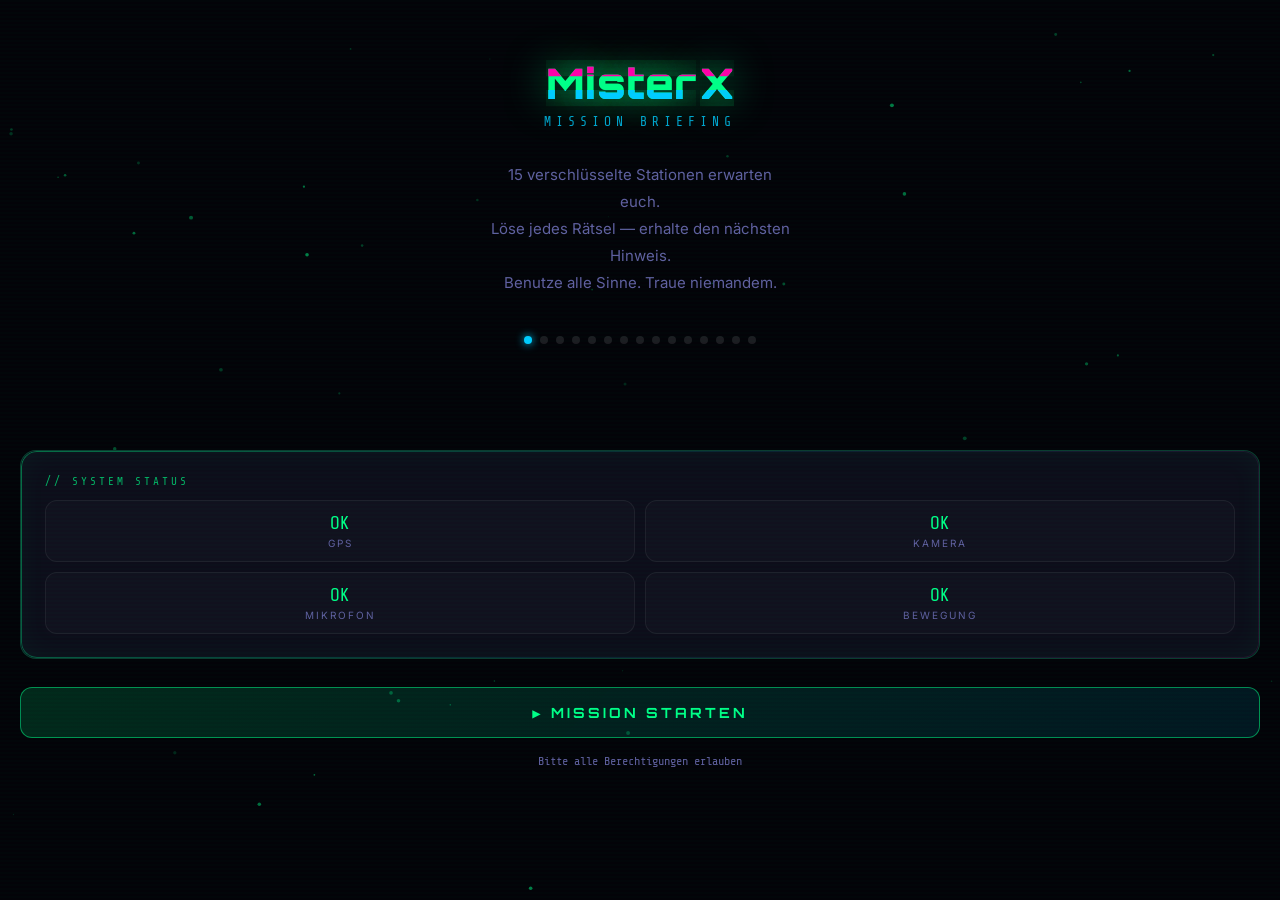
==== index.html @ e018967a "Fix spelling and update clue text in index.html Corrected spelling of 'Philipp' in the riddle and si" ====
<!DOCTYPE html>
<html lang="de">
<head>
<meta charset="UTF-8">
<meta name="viewport" content="width=device-width, initial-scale=1.0, maximum-scale=1.0, user-scalable=no">
<meta name="mobile-web-app-capable" content="yes">
<meta name="apple-mobile-web-app-capable" content="yes">
<meta name="apple-mobile-web-app-status-bar-style" content="black-translucent">
<title>Mister X</title>
<link rel="preconnect" href="https://fonts.googleapis.com">
<link href="https://fonts.googleapis.com/css2?family=Orbitron:wght@400;700;900&family=Share+Tech+Mono&family=Inter:wght@300;400;600&display=swap" rel="stylesheet">
<style>
  :root {
    --neon: #00ff88;
    --neon2: #00ccff;
    --neon3: #ff00aa;
    --dark: #030308;
    --dark2: #0a0a14;
    --dark3: #12121e;
    --card: #0d0d1a;
    --border: #1a1a2e;
    --text: #e0e0ff;
    --muted: #6060a0;
    --danger: #ff3366;
  }

  * { margin: 0; padding: 0; box-sizing: border-box; -webkit-tap-highlight-color: transparent; }

  html, body {
    background: var(--dark);
    color: var(--text);
    font-family: 'Inter', sans-serif;
    min-height: 100vh;
    overflow-x: hidden;
  }

  /* ===== SCANLINES & ATMOSPHERE ===== */
  body::before {
    content: '';
    position: fixed;
    inset: 0;
    background: repeating-linear-gradient(
      0deg,
      transparent,
      transparent 2px,
      rgba(0,255,136,0.015) 2px,
      rgba(0,255,136,0.015) 4px
    );
    pointer-events: none;
    z-index: 9998;
  }

  /* ===== SCREEN WRAPPER ===== */
  .screen {
    display: none;
    min-height: 100vh;
    position: relative;
    padding: 0 0 80px 0;
  }
  .screen.active { display: block; }

  /* ===== PARTICLE CANVAS ===== */
  #particles {
    position: fixed;
    inset: 0;
    pointer-events: none;
    z-index: 0;
  }

  /* ===== HEADER ===== */
  .top-bar {
    position: sticky;
    top: 0;
    z-index: 100;
    background: rgba(3,3,8,0.95);
    backdrop-filter: blur(20px);
    border-bottom: 1px solid rgba(0,255,136,0.2);
    padding: 12px 20px;
    display: flex;
    align-items: center;
    justify-content: space-between;
  }

  .logo {
    font-family: 'Orbitron', monospace;
    font-size: 18px;
    font-weight: 900;
    color: var(--neon);
    text-shadow: 0 0 20px rgba(0,255,136,0.8);
    letter-spacing: 3px;
  }

  .station-badge {
    background: rgba(0,255,136,0.1);
    border: 1px solid rgba(0,255,136,0.3);
    border-radius: 20px;
    padding: 4px 14px;
    font-family: 'Share Tech Mono', monospace;
    font-size: 13px;
    color: var(--neon);
  }

  /* ===== PROGRESS BAR ===== */
  .progress-container {
    padding: 16px 20px 0;
    position: relative;
    z-index: 1;
  }
  .progress-track {
    height: 4px;
    background: rgba(255,255,255,0.05);
    border-radius: 2px;
    overflow: hidden;
    position: relative;
  }
  .progress-fill {
    height: 100%;
    background: linear-gradient(90deg, var(--neon), var(--neon2));
    border-radius: 2px;
    transition: width 0.8s cubic-bezier(0.4,0,0.2,1);
    position: relative;
  }
  .progress-fill::after {
    content: '';
    position: absolute;
    right: 0;
    top: -3px;
    width: 10px;
    height: 10px;
    border-radius: 50%;
    background: var(--neon);
    box-shadow: 0 0 12px var(--neon);
  }

  /* ===== CONTENT WRAPPER ===== */
  .content {
    position: relative;
    z-index: 1;
    padding: 20px;
  }

  /* ===== GLITCH TITLE ===== */
  .glitch-title {
    font-family: 'Orbitron', monospace;
    font-weight: 900;
    position: relative;
    display: inline-block;
  }
  .glitch-title::before,
  .glitch-title::after {
    content: attr(data-text);
    position: absolute;
    inset: 0;
  }
  .glitch-title::before {
    color: var(--neon3);
    animation: glitch1 3s infinite;
    clip-path: polygon(0 0, 100% 0, 100% 35%, 0 35%);
  }
  .glitch-title::after {
    color: var(--neon2);
    animation: glitch2 3s infinite;
    clip-path: polygon(0 65%, 100% 65%, 100% 100%, 0 100%);
  }
  @keyframes glitch1 {
    0%,94%,100% { transform: translate(0); }
    95% { transform: translate(-3px, 1px); }
    97% { transform: translate(3px, -1px); }
  }
  @keyframes glitch2 {
    0%,94%,100% { transform: translate(0); }
    95% { transform: translate(3px, -1px); }
    97% { transform: translate(-3px, 1px); }
  }

  /* ===== STATION CARD ===== */
  .station-card {
    background: var(--card);
    border: 1px solid rgba(0,255,136,0.2);
    border-radius: 16px;
    padding: 24px;
    margin: 16px 0;
    position: relative;
    overflow: hidden;
  }
  .station-card::before {
    content: '';
    position: absolute;
    inset: 0;
    border-radius: 16px;
    padding: 1px;
    background: linear-gradient(135deg, rgba(0,255,136,0.4), rgba(0,204,255,0.1), rgba(255,0,170,0.1));
    -webkit-mask: linear-gradient(#fff 0 0) content-box, linear-gradient(#fff 0 0);
    mask: linear-gradient(#fff 0 0) content-box, linear-gradient(#fff 0 0);
    -webkit-mask-composite: xor;
    mask-composite: exclude;
    pointer-events: none;
  }
  .station-card.glow-active::after {
    content: '';
    position: absolute;
    inset: -1px;
    border-radius: 17px;
    box-shadow: 0 0 30px rgba(0,255,136,0.3), inset 0 0 30px rgba(0,255,136,0.05);
    pointer-events: none;
  }

  /* ===== RIDDLE TEXT ===== */
  .riddle-number {
    font-family: 'Share Tech Mono', monospace;
    font-size: 11px;
    color: var(--neon);
    letter-spacing: 3px;
    text-transform: uppercase;
    margin-bottom: 12px;
    opacity: 0.7;
  }
  .riddle-text {
    font-size: 17px;
    line-height: 1.7;
    color: var(--text);
    margin-bottom: 20px;
    font-weight: 300;
  }

  /* ===== INPUT ===== */
  .answer-input {
    width: 100%;
    background: rgba(255,255,255,0.03);
    border: 1px solid rgba(0,255,136,0.25);
    border-radius: 10px;
    padding: 14px 16px;
    font-family: 'Share Tech Mono', monospace;
    font-size: 16px;
    color: var(--text);
    outline: none;
    transition: all 0.3s;
    letter-spacing: 2px;
    text-transform: uppercase;
    caret-color: var(--neon);
  }
  .answer-input:focus {
    border-color: var(--neon);
    box-shadow: 0 0 0 3px rgba(0,255,136,0.1), 0 0 20px rgba(0,255,136,0.15);
    background: rgba(0,255,136,0.03);
  }
  .answer-input.shake {
    animation: shake 0.4s ease;
    border-color: var(--danger);
    box-shadow: 0 0 0 3px rgba(255,51,102,0.1);
  }
  @keyframes shake {
    0%,100% { transform: translateX(0); }
    20% { transform: translateX(-8px); }
    40% { transform: translateX(8px); }
    60% { transform: translateX(-5px); }
    80% { transform: translateX(5px); }
  }

  /* ===== BUTTONS ===== */
  .btn-primary {
    width: 100%;
    padding: 16px;
    background: linear-gradient(135deg, rgba(0,255,136,0.15), rgba(0,204,255,0.1));
    border: 1px solid rgba(0,255,136,0.5);
    border-radius: 12px;
    color: var(--neon);
    font-family: 'Orbitron', monospace;
    font-size: 14px;
    font-weight: 700;
    letter-spacing: 3px;
    cursor: pointer;
    transition: all 0.3s;
    position: relative;
    overflow: hidden;
    margin-top: 12px;
  }
  .btn-primary::before {
    content: '';
    position: absolute;
    top: 50%; left: 50%;
    width: 0; height: 0;
    background: rgba(0,255,136,0.2);
    border-radius: 50%;
    transform: translate(-50%, -50%);
    transition: width 0.6s, height 0.6s;
  }
  .btn-primary:active::before { width: 300px; height: 300px; }
  .btn-primary:active { transform: scale(0.98); }

  .btn-secondary {
    width: 100%;
    padding: 14px;
    background: transparent;
    border: 1px solid rgba(255,255,255,0.1);
    border-radius: 12px;
    color: var(--muted);
    font-family: 'Inter', sans-serif;
    font-size: 14px;
    cursor: pointer;
    margin-top: 8px;
    transition: all 0.3s;
  }
  .btn-secondary:active { background: rgba(255,255,255,0.05); color: var(--text); }

  /* ===== TOOL BUTTONS ===== */
  .tool-row {
    display: flex;
    gap: 10px;
    margin: 16px 0 8px;
  }
  .tool-btn {
    flex: 1;
    padding: 12px 8px;
    background: rgba(255,255,255,0.03);
    border: 1px solid rgba(255,255,255,0.08);
    border-radius: 12px;
    color: var(--muted);
    font-size: 11px;
    font-family: 'Share Tech Mono', monospace;
    cursor: pointer;
    text-align: center;
    transition: all 0.3s;
    display: flex;
    flex-direction: column;
    align-items: center;
    gap: 6px;
  }
  .tool-btn svg { width: 22px; height: 22px; }
  .tool-btn.active {
    border-color: rgba(0,204,255,0.5);
    color: var(--neon2);
    background: rgba(0,204,255,0.05);
    box-shadow: 0 0 12px rgba(0,204,255,0.15);
  }
  .tool-btn:active { transform: scale(0.95); }

  /* ===== CAMERA PANEL ===== */
  .camera-panel {
    display: none;
    margin-top: 16px;
    border-radius: 16px;
    overflow: hidden;
    border: 1px solid rgba(0,204,255,0.3);
    position: relative;
    background: #000;
  }
  .camera-panel.open { display: block; }
  #cameraFeed {
    width: 100%;
    max-height: 280px;
    object-fit: cover;
    display: block;
  }
  .camera-overlay {
    position: absolute;
    inset: 0;
    pointer-events: none;
  }
  .scan-line {
    position: absolute;
    left: 0; right: 0;
    height: 2px;
    background: linear-gradient(90deg, transparent, var(--neon2), transparent);
    animation: scanMove 2s linear infinite;
    box-shadow: 0 0 10px var(--neon2);
  }
  @keyframes scanMove {
    from { top: 0%; }
    to { top: 100%; }
  }
  .corner-frame {
    position: absolute;
    width: 30px; height: 30px;
    border-color: var(--neon2);
    border-style: solid;
  }
  .corner-frame.tl { top: 10px; left: 10px; border-width: 2px 0 0 2px; }
  .corner-frame.tr { top: 10px; right: 10px; border-width: 2px 2px 0 0; }
  .corner-frame.bl { bottom: 10px; left: 10px; border-width: 0 0 2px 2px; }
  .corner-frame.br { bottom: 10px; right: 10px; border-width: 0 2px 2px 0; }

  /* ===== VOICE PANEL ===== */
  .voice-panel {
    display: none;
    margin-top: 16px;
    background: rgba(0,0,0,0.4);
    border: 1px solid rgba(255,0,170,0.3);
    border-radius: 16px;
    padding: 20px;
    text-align: center;
  }
  .voice-panel.open { display: block; }
  .voice-orb {
    width: 80px; height: 80px;
    border-radius: 50%;
    background: radial-gradient(circle, rgba(255,0,170,0.3), rgba(255,0,170,0.05));
    border: 2px solid rgba(255,0,170,0.5);
    margin: 0 auto 16px;
    display: flex;
    align-items: center;
    justify-content: center;
    cursor: pointer;
    transition: all 0.3s;
    position: relative;
  }
  .voice-orb.listening {
    animation: pulse-orb 1s ease-in-out infinite;
    border-color: var(--neon3);
    box-shadow: 0 0 30px rgba(255,0,170,0.5);
  }
  @keyframes pulse-orb {
    0%,100% { transform: scale(1); box-shadow: 0 0 20px rgba(255,0,170,0.3); }
    50% { transform: scale(1.08); box-shadow: 0 0 40px rgba(255,0,170,0.6); }
  }
  .voice-orb svg { width: 32px; height: 32px; }
  .voice-transcript {
    font-family: 'Share Tech Mono', monospace;
    font-size: 13px;
    color: var(--neon3);
    min-height: 40px;
    line-height: 1.6;
  }
  .bot-response {
    margin-top: 12px;
    font-size: 14px;
    color: var(--text);
    line-height: 1.6;
    background: rgba(255,255,255,0.03);
    border-radius: 10px;
    padding: 12px;
    border-left: 2px solid var(--neon3);
    display: none;
    text-align: left;
  }
  .bot-response.visible { display: block; }

  /* ===== HINT SYSTEM ===== */
  .hint-card {
    background: rgba(255,170,0,0.05);
    border: 1px solid rgba(255,170,0,0.2);
    border-radius: 12px;
    padding: 16px;
    margin-top: 12px;
    display: none;
  }
  .hint-card.visible { display: block; }
  .hint-label {
    font-family: 'Share Tech Mono', monospace;
    font-size: 10px;
    color: #ffaa00;
    letter-spacing: 3px;
    margin-bottom: 8px;
  }
  .hint-text {
    font-size: 14px;
    color: rgba(255,255,255,0.8);
    line-height: 1.6;
  }

  /* ===== SUCCESS OVERLAY ===== */
  .success-overlay {
    display: none;
    position: fixed;
    inset: 0;
    z-index: 1000;
    background: rgba(0,0,0,0.9);
    align-items: center;
    justify-content: center;
    flex-direction: column;
    text-align: center;
    padding: 40px;
  }
  .success-overlay.visible { display: flex; }
  .success-icon {
    font-size: 60px;
    margin-bottom: 24px;
    animation: bounceIn 0.6s cubic-bezier(0.175,0.885,0.32,1.275);
  }
  @keyframes bounceIn {
    from { transform: scale(0); opacity: 0; }
    to { transform: scale(1); opacity: 1; }
  }
  .success-title {
    font-family: 'Orbitron', monospace;
    font-size: 28px;
    font-weight: 900;
    color: var(--neon);
    text-shadow: 0 0 30px var(--neon);
    margin-bottom: 12px;
  }
  .clue-box {
    background: var(--card);
    border: 1px solid rgba(0,255,136,0.4);
    border-radius: 16px;
    padding: 24px;
    margin: 24px 0;
    width: 100%;
    max-width: 340px;
  }
  .clue-label {
    font-family: 'Share Tech Mono', monospace;
    font-size: 11px;
    color: var(--neon);
    letter-spacing: 3px;
    margin-bottom: 12px;
  }
  .clue-text {
    font-size: 18px;
    font-weight: 600;
    line-height: 1.5;
    color: #fff;
  }
  .confetti-canvas {
    position: fixed;
    inset: 0;
    pointer-events: none;
    z-index: 999;
  }

  /* ===== INTRO SCREEN ===== */
  .intro-hero {
    padding: 60px 20px 30px;
    text-align: center;
    position: relative;
    z-index: 1;
  }
  .intro-title {
    font-family: 'Orbitron', monospace;
    font-size: 42px;
    font-weight: 900;
    color: var(--neon);
    text-shadow: 0 0 40px rgba(0,255,136,0.6);
    line-height: 1.1;
    margin-bottom: 8px;
  }
  .intro-subtitle {
    font-family: 'Share Tech Mono', monospace;
    font-size: 13px;
    color: var(--neon2);
    letter-spacing: 5px;
    margin-bottom: 32px;
    opacity: 0.8;
  }
  .intro-desc {
    font-size: 15px;
    color: var(--muted);
    line-height: 1.8;
    max-width: 300px;
    margin: 0 auto 40px;
  }
  .station-count {
    display: flex;
    align-items: center;
    justify-content: center;
    gap: 8px;
    margin-bottom: 40px;
  }
  .dot {
    width: 8px; height: 8px;
    border-radius: 50%;
    background: rgba(255,255,255,0.1);
    transition: all 0.3s;
  }
  .dot.done { background: var(--neon); box-shadow: 0 0 8px var(--neon); }
  .dot.current { background: var(--neon2); box-shadow: 0 0 8px var(--neon2); animation: dotPulse 1s infinite; }
  @keyframes dotPulse { 0%,100% { opacity: 1; } 50% { opacity: 0.4; } }

  /* ===== MAP SCREEN ===== */
  #mapContainer {
    width: 100%;
    height: 280px;
    border-radius: 16px;
    overflow: hidden;
    border: 1px solid rgba(0,204,255,0.3);
    background: #111;
    position: relative;
    margin-top: 16px;
  }
  .map-placeholder {
    width: 100%; height: 100%;
    display: flex;
    align-items: center;
    justify-content: center;
    flex-direction: column;
    gap: 12px;
    color: var(--muted);
    font-family: 'Share Tech Mono', monospace;
    font-size: 13px;
  }
  .map-pin-anim {
    width: 40px; height: 40px;
    border: 2px solid var(--neon2);
    border-radius: 50%;
    animation: mapPing 1.5s ease-out infinite;
  }
  @keyframes mapPing {
    from { transform: scale(1); opacity: 1; }
    to { transform: scale(2.5); opacity: 0; }
  }

  /* ===== FINAL SCREEN ===== */
  .final-screen {
    text-align: center;
    padding: 60px 20px;
    position: relative;
    z-index: 1;
  }
  .trophy { font-size: 80px; animation: float 3s ease-in-out infinite; }
  @keyframes float {
    0%,100% { transform: translateY(0); }
    50% { transform: translateY(-15px); }
  }

  /* ===== MISC ===== */
  .error-msg {
    font-family: 'Share Tech Mono', monospace;
    font-size: 12px;
    color: var(--danger);
    margin-top: 8px;
    display: none;
    padding-left: 4px;
  }
  .error-msg.visible { display: block; }
  .attempts-left {
    font-family: 'Share Tech Mono', monospace;
    font-size: 11px;
    color: var(--muted);
    margin-top: 6px;
    text-align: right;
  }
  .vibrate-on-wrong { animation: shake 0.4s ease; }

  .section-title {
    font-family: 'Share Tech Mono', monospace;
    font-size: 10px;
    color: var(--muted);
    letter-spacing: 4px;
    text-transform: uppercase;
    margin-bottom: 8px;
  }

  .neon-divider {
    height: 1px;
    background: linear-gradient(90deg, transparent, rgba(0,255,136,0.3), transparent);
    margin: 20px 0;
  }

  /* GPS Status */
  .gps-status {
    display: flex;
    align-items: center;
    gap: 8px;
    font-family: 'Share Tech Mono', monospace;
    font-size: 11px;
    color: var(--muted);
    margin-top: 12px;
  }
  .gps-dot {
    width: 8px; height: 8px;
    border-radius: 50%;
    background: var(--muted);
  }
  .gps-dot.active {
    background: var(--neon);
    box-shadow: 0 0 6px var(--neon);
    animation: dotPulse 1s infinite;
  }

  .typewriter {
    overflow: hidden;
    white-space: nowrap;
    font-family: 'Share Tech Mono', monospace;
  }

  .compass {
    display: inline-block;
    font-size: 24px;
    animation: spin 8s linear infinite;
    color: var(--neon2);
  }
  @keyframes spin { from { transform: rotate(0deg); } to { transform: rotate(360deg); } }

  .sensor-grid {
    display: grid;
    grid-template-columns: 1fr 1fr;
    gap: 10px;
    margin-top: 12px;
  }
  .sensor-card {
    background: rgba(255,255,255,0.02);
    border: 1px solid rgba(255,255,255,0.06);
    border-radius: 12px;
    padding: 12px;
    text-align: center;
  }
  .sensor-value {
    font-family: 'Share Tech Mono', monospace;
    font-size: 18px;
    color: var(--neon2);
    margin-bottom: 4px;
  }
  .sensor-label {
    font-size: 10px;
    color: var(--muted);
    letter-spacing: 2px;
    text-transform: uppercase;
  }

  /* Station color themes */
  .theme-green { --station-color: #00ff88; }
  .theme-cyan { --station-color: #00ccff; }
  .theme-pink { --station-color: #ff00aa; }
  .theme-orange { --station-color: #ff8800; }
  .theme-purple { --station-color: #aa00ff; }
  .theme-yellow { --station-color: #ffcc00; }
  .theme-red { --station-color: #ff3366; }
  .theme-teal { --station-color: #00ffcc; }
  .theme-blue { --station-color: #4488ff; }
</style>
</head>
<body>

<canvas id="particles"></canvas>
<canvas class="confetti-canvas" id="confettiCanvas"></canvas>

<!-- ==================== INTRO SCREEN ==================== -->
<div id="screenIntro" class="screen active">
  <div class="intro-hero">
    <div class="intro-title glitch-title" data-text="Mister">Mister</div>
    <div class="intro-title glitch-title" data-text="X
      style="color:var(--neon2);text-shadow:0 0 40px rgba(0,204,255,0.6);">X</div>
    <div class="intro-subtitle">MISSION BRIEFING</div>
    <p class="intro-desc">
      15 verschlüsselte Stationen erwarten euch.<br>
      Löse jedes Rätsel — erhalte den nächsten Hinweis.<br>
      Benutze alle Sinne. Traue niemandem.
    </p>
    <div class="station-count" id="introDots"></div>
  </div>
  <div class="content">
    <div class="station-card glow-active">
      <div class="riddle-number">// SYSTEM STATUS</div>
      <div class="sensor-grid" id="sensorStatus">
        <div class="sensor-card">
          <div class="sensor-value" id="statGPS">—</div>
          <div class="sensor-label">GPS</div>
        </div>
        <div class="sensor-card">
          <div class="sensor-value" id="statCam">—</div>
          <div class="sensor-label">Kamera</div>
        </div>
        <div class="sensor-card">
          <div class="sensor-value" id="statMic">—</div>
          <div class="sensor-label">Mikrofon</div>
        </div>
        <div class="sensor-card">
          <div class="sensor-value" id="statMotion">—</div>
          <div class="sensor-label">Bewegung</div>
        </div>
      </div>
    </div>
    <button class="btn-primary" onclick="startMission()" id="startBtn">
      ▶ MISSION STARTEN
    </button>
    <p style="text-align:center;font-size:12px;color:var(--muted);margin-top:16px;font-family:'Share Tech Mono',monospace;">
      Bitte alle Berechtigungen erlauben
    </p>
  </div>
</div>

<!-- ==================== GAME SCREEN ==================== -->
<div id="screenGame" class="screen">
  <div class="top-bar">
    <div class="logo">Mister-X</div>
    <div class="station-badge" id="stationLabel">STATION 01</div>
    <div style="font-family:'Share Tech Mono',monospace;font-size:12px;color:var(--muted)" id="timerDisplay">00:00</div>
  </div>

  <div class="progress-container">
    <div class="progress-track">
      <div class="progress-fill" id="progressFill" style="width:0%"></div>
    </div>
    <div style="display:flex;justify-content:space-between;margin-top:6px;font-size:11px;color:var(--muted);font-family:'Share Tech Mono',monospace">
      <span id="progressText">0 / 15</span>
      <div class="gps-status">
        <div class="gps-dot" id="gpsDot"></div>
        <span id="gpsText">GPS sucht...</span>
      </div>
    </div>
  </div>

  <div class="content">
    <!-- Station Header -->
    <div style="margin-bottom:20px">
      <div class="section-title" id="stationNumber">STATION 01 / 15</div>
      <div class="glitch-title" id="stationTitle" data-text="STATION" style="font-size:26px;color:var(--neon);">RÄTSEL</div>
    </div>

    <!-- Riddle Card -->
    <div class="station-card glow-active" id="riddleCard">
      <div class="riddle-number" id="riddleCategory">// ENTSCHLÜSSELE</div>
      <div class="riddle-text" id="riddleText">Lade...</div>
    </div>

    <!-- Tool Buttons -->
    <div class="tool-row">
      <button class="tool-btn" id="btnCamera" onclick="toggleCamera()">
        <svg viewBox="0 0 24 24" fill="none" stroke="currentColor" stroke-width="1.5">
          <path d="M23 19a2 2 0 01-2 2H3a2 2 0 01-2-2V8a2 2 0 012-2h4l2-3h6l2 3h4a2 2 0 012 2z"/>
          <circle cx="12" cy="13" r="4"/>
        </svg>
        KAMERA
      </button>
      <button class="tool-btn" id="btnVoice" onclick="toggleVoice()">
        <svg viewBox="0 0 24 24" fill="none" stroke="currentColor" stroke-width="1.5">
          <path d="M12 1a3 3 0 00-3 3v8a3 3 0 006 0V4a3 3 0 00-3-3z"/>
          <path d="M19 10v2a7 7 0 01-14 0v-2M12 19v4M8 23h8"/>
        </svg>
        SPRACHE
      </button>
      <button class="tool-btn" id="btnCompass" onclick="toggleCompass()">
        <svg viewBox="0 0 24 24" fill="none" stroke="currentColor" stroke-width="1.5">
          <circle cx="12" cy="12" r="10"/>
          <path d="M16.24 7.76l-2.12 6.36-6.36 2.12 2.12-6.36z"/>
        </svg>
        SENSOR
      </button>
    </div>

    <!-- Camera Panel -->
    <div class="camera-panel" id="cameraPanel">
      <video id="cameraFeed" autoplay playsinline muted></video>
      <div class="camera-overlay">
        <div class="scan-line"></div>
        <div class="corner-frame tl"></div>
        <div class="corner-frame tr"></div>
        <div class="corner-frame bl"></div>
        <div class="corner-frame br"></div>
      </div>
    </div>

    <!-- Voice Panel -->
    <div class="voice-panel" id="voicePanel">
      <div class="voice-orb" id="voiceOrb" onclick="toggleListening()">
        <svg viewBox="0 0 24 24" fill="none" stroke="var(--neon3)" stroke-width="2">
          <path d="M12 1a3 3 0 00-3 3v8a3 3 0 006 0V4a3 3 0 00-3-3z"/>
          <path d="M19 10v2a7 7 0 01-14 0v-2M12 19v4M8 23h8"/>
        </svg>
      </div>
      <div class="voice-transcript" id="voiceTranscript">Auf den Orb tippen zum Sprechen...</div>
      <div class="bot-response" id="botResponse"></div>
    </div>

    <!-- Sensor / Compass Panel -->
    <div id="compassPanel" style="display:none;margin-top:16px">
      <div class="station-card">
        <div class="riddle-number">// SENSORDATEN</div>
        <div class="sensor-grid">
          <div class="sensor-card">
            <div class="sensor-value" id="compassDeg">—°</div>
            <div class="sensor-label">Kompass</div>
          </div>
          <div class="sensor-card">
            <div class="sensor-value" id="deviceBeta">—°</div>
            <div class="sensor-label">Neigung</div>
          </div>
          <div class="sensor-card">
            <div class="sensor-value" id="latDisplay">—</div>
            <div class="sensor-label">Latitude</div>
          </div>
          <div class="sensor-card">
            <div class="sensor-value" id="lonDisplay">—</div>
            <div class="sensor-label">Longitude</div>
          </div>
        </div>
      </div>
    </div>

    <!-- Hint System -->
    <div class="hint-card" id="hintCard">
      <div class="hint-label">// HINWEIS</div>
      <div class="hint-text" id="hintText"></div>
    </div>

    <div class="neon-divider"></div>

    <!-- Answer Input -->
    <div class="section-title">DEINE ANTWORT</div>
    <input type="text" class="answer-input" id="answerInput" placeholder="ANTWORT EINGEBEN..."
      autocomplete="off" autocorrect="off" spellcheck="false"
      onkeydown="if(event.key==='Enter')checkAnswer()">
    <div class="error-msg" id="errorMsg">⚠ FALSCHE ANTWORT — VERSUCHE ES ERNEUT</div>
    <div class="attempts-left" id="attemptsLeft"></div>

    <button class="btn-primary" onclick="checkAnswer()">ANTWORT BESTÄTIGEN ▶</button>
    <button class="btn-secondary" onclick="showHint()">💡 Hinweis anfordern</button>
    <button class="btn-secondary" onclick="skipStation()" id="skipBtn" style="display:none">⏭ Station überspringen</button>
  </div>
</div>

<!-- ==================== FINAL SCREEN ==================== -->
<div id="screenFinal" class="screen">
  <div class="final-screen">
    <div class="trophy">🏆</div>
    <div class="intro-title" style="margin:20px 0 8px">MISSION</div>
    <div class="intro-title" style="color:var(--neon2)">COMPLETE</div>
    <p style="margin:20px 0;font-size:15px;color:var(--muted);line-height:1.8">
      Ihr habt alle 15 Stationen gemeistert.<br>
      Respekt, Agent.
    </p>
    <div class="station-card" style="margin:24px 0">
      <div class="riddle-number">// DEINE STATS</div>
      <div class="sensor-grid">
        <div class="sensor-card">
          <div class="sensor-value" id="finalTime" style="color:var(--neon)">—</div>
          <div class="sensor-label">Gesamtzeit</div>
        </div>
        <div class="sensor-card">
          <div class="sensor-value" id="finalHints" style="color:var(--neon2)">—</div>
          <div class="sensor-label">Hinweise</div>
        </div>
      </div>
    </div>
    <button class="btn-primary" onclick="resetGame()">↩ NOCHMAL SPIELEN</button>
  </div>
</div>

<!-- ==================== SUCCESS OVERLAY ==================== -->
<div class="success-overlay" id="successOverlay">
  <div class="success-icon">✅</div>
  <div class="success-title" id="successTitle">STATION GELÖST!</div>
  <p style="color:var(--muted);font-size:14px;margin:8px 0 0">Hier ist dein nächster Hinweis:</p>
  <div class="clue-box">
    <div class="clue-label">// NÄCHSTE STATION</div>
    <div class="clue-text" id="clueText"></div>
  </div>
  <button class="btn-primary" onclick="nextStation()" style="max-width:320px">WEITER ZUR NÄCHSTEN STATION ▶</button>
</div>

<script>
// ===================== GAME DATA =====================
// HIER KANNST DU DEINE STATIONEN ANPASSEN!
const STATIONS = [
  {
  title: "INITIALISIERUNG",
  category: "// STATION 01 — Entfernung",
  theme: "theme-green",
  riddle: "Wir beginnen, wo alles anfängt, die Marienkirche. Die erste Lösung ist die Entfernung der Kirchen in Metern ohne die Kurve, von Tür zur Tür.",
  answer: 200,
  tolerance: 30,
  hint: "Nutzt den Zollstock ihr werdet ihn wenige als 120 mal nutzen müssen.",
  clue: "Die nächste Aufgabe findet im Garten der Kirche.",
  category_icon: "🧭"
},
  {
    title: "Garten",
    category: "// STATION 02 — Der Baum",
    theme: "theme-cyan",
    riddle: "Sucht den Liebesbaum, die Antwort ist die lateinische Bezeichnung dieser Pflanze.",
    answer: "Cercis Siliquastrum",
    hint: "Schaut hinter den Bänken.",
    clue: "50.20527° N, 9.19165° E",
    category_icon: "🌳"
  },
  {
    title: "Kapelle",
    category: "// STATION 03 — Suche",
    theme: "theme-pink",
    riddle: "An dieser Stelle findet im Nu, drei Dosen die sind zu, gebt den Inhalt der Größe nach ein, das Rätsel ist nicht gemein.",
    answer: 965032,
    hint: "Alle Gebüsche und Steine sind Scheinheilige... ",
    clue: "Als nächstes geht es nun weiter zum Seil zum Blockhaus geht es daran vorbei.",
    category_icon: "⛪️"
  },
  {
    title: "Physik",
    category: "// STATION 04 — Seil",
    theme: "theme-orange",
    riddle: "Das seil vom Baume pendelt wie weit es auf Wege wendet.(m)",
    answer: 2,
    hint: "Nutzt das Metermaß...",
    clue: "Geht nun weiter hoch hinaus bis zur Doppel-Bank dort macht ne Paus.",
    category_icon: "🪢"
  },
  {
    title: "Die Bank",
    category: "// STATION 05 — Zeitreise",
    theme: "theme-purple",
    riddle: "Vier Jahre seid ihr alle dabei was war das Thema denn vor zwei.",
    answer: "Josef",
    hint: "Das Thema war dir Kirche gewidmet so wie sein Leben den Schafen.",
    clue: "Gehet nun nach Rechts zur Aussicht hin dort ein Schild findet geschwin",
    category_icon: "🪑"
  },
  {
    title: "OPTIK",
    category: "// STATION 06 — Turm",
    theme: "theme-yellow",
    riddle: "Schaut und zählt genau die Spitzen aller alten Bau.",
    answer: 8,
    hint: "Die Kirchen zählen auch...",
    clue: "Geht nun zum Garten eines Gartens.",
    category_icon: "🗼"
  },
  {
    title: "GEOMETRIE",
    category: "// STATION 07 — Spirale",
    theme: "theme-teal",
    riddle: "Findet nun die Kräuter zum probieren nennt das vierte Kraut im Kreis?",
    answer: "Minze",
    hint: "Kaugummi mit Pfeffer",
    clue: "Die Kräuter habt ihr nun gesehen geht dahin wo die Trnke entstehen.",
    category_icon: "🌀"
  },
  {
    title: "Turm",
    category: "// STATION 08 — Zinnen",
    theme: "theme-green",
    riddle: "Der Hut getragen von Zähnen, wie viele müsst ihr Zählen.",
    answer: 40,
    tolerance: 2,
    hint: "Nutzt die Mathematik",
    clue: "Zur selben Zeite wurde ich genutzt und diente dem Kaisers Schutz.",
    category_icon: "🧙"
  },
  {
    title: "Burg",
    category: "// STATION 09 — ORIENTIERUNG",
    theme: "theme-blue",
    riddle: "Wie viele Tiere könnt ihr sehen im Guss im Stein im Eisen sie bestehen.",
    answer: 6,
    tolerance: 1,
    hint: "Sie werden geritten oder nicht im Kreis manche sieht man nicht",
    clue: "Kommt nun zum Platz von Dienstag früh alle dort gestartet doch manche dann zu spät.",
    category_icon: "🏰",
  },
  {
    title: "Parkplatz",
    category: "// STATION 10 — Plätze",
    theme: "theme-pink",
    riddle: "An diesem Ort nun viele stehen und ihr alle Plätze müsst zählen.",
    answer: 120,
    tolerance: 10,
    hint: "Nutzt die Mathematik",
    clue: "Viele von euch dort eins gewesen für manche Flcuh für manche Segen...",
    category_icon: "🚗"
  },
  {
    title: "Philipp",
    category: "// STATION 11 — Philipp",
    theme: "theme-orange",
    riddle: "Die Diffferanz von Philipp hier geschrieben subtrahiert und ihr werdet siegen.",
    answer: -40,
    hint: "Das Leben ist gut doch nicht alles positiv.",
    clue: "Geht nun zum Ort reich an Wissen und Seiten doch nur zu Fuß man kann mich erreichen.",
    category_icon: "📖"
  },
  {
    title: "Bücher-Puzzle",
    category: "// STATION 12 — Bibliothek",
    theme: "theme-purple",
    riddle: "Zum Feier immer nötig, manche davon betrunken manche nicht und dennoch immer wichtig. Findet nun davon den Code und doch nur Zahl eins ihr braucht.",
    answer: 9,
    hint: "Nicht nur Puzzle es hier gibt sondern auch Röhren mit Themen...",
    clue: "Du näherst dich dem Ziel. Doch nun fast alle Zeit verronnen geht dahin, wo alles begonnen.",
    category_icon: "🧩"
  },
  {
    title: "Das letzte Tor",
    category: "// STATION 13 — Die Tür",
    theme: "theme-red",
    riddle: "Findet nun die Tür mit X wenn das erreicht die Lösung X gleicht.",
    answer: "X",
    hint: "Suchet und findet",
    clue: "Gehet dort hinauf um zu sehen wer eucht geschickt auf diesen Wegen.",
    category_icon: "🚪"
  },
  {
    title: "Rezept",
    category: "// STATION 14 — KOMBINATION",
    theme: "theme-cyan",
    riddle: "Der Code hier benutzt ist die Zahl der Stadtferien mal die Anzahl der Teamer eurer Gruppe. ",
    answer: "200",
    hint: "Wir haben ein Jubiläum",
    clue: "FAST GESCHAFFT!",
    category_icon: "🔑"
  },
  {
    title: "FINALE",
    category: "// STATION 15 — MISSION COMPLETE",
    theme: "theme-yellow",
    riddle: "Du hast es bis hierher geschafft. Die letzte Frage: Was steht nun die Lösung ist das was ihr alle macht.",
    answer: "Stadtferien",
    hint: "Wie besingen es in einerm Lied...",
    clue: "🎉 MISSION COMPLETE! Du hast alle 15 Stationen gelöst! Herzlichen Glückwunsch, Agent!",
    category_icon: "🏆"
  }
];

// ===================== ZEIT-SPRUNG (Ausrufezeichen-Trigger) =====================
// Wenn der "clue"-Text einer Station ein "!" enthält, wird automatisch diese
// Nachricht angezeigt und das Team direkt zu Station 13 (Index 12) weitergeschickt,
// dazwischenliegende Stationen werden übersprungen.
const TIME_SKIP_TARGET_INDEX = 12; // Station 13
const TIME_SKIP_MESSAGE = "Du näherst dich dem Ziel. Doch nun fast alle Zeit verronnen geht dahin, wo alles begonnen.";
let pendingTimeSkip = false;

// ===================== GAME STATE =====================
let currentStation = 0;
let attempts = 0;
let maxAttempts = 5;
let hintsUsed = 0;
let startTime = null;
let timerInterval = null;
let cameraStream = null;
let recognition = null;
let isListening = false;
let gpsWatcher = null;

// ===================== INIT =====================
document.addEventListener('DOMContentLoaded', () => {
  initParticles();
  buildIntro();
  loadProgress();
  checkSensors();
});

function buildIntro() {
  const dots = document.getElementById('introDots');
  dots.innerHTML = '';
  for(let i = 0; i < 15; i++) {
    const d = document.createElement('div');
    d.className = 'dot' + (i < currentStation ? ' done' : i === currentStation ? ' current' : '');
    dots.appendChild(d);
  }
}

function loadProgress() {
  try {
    const saved = localStorage.getItem('cipherHuntProgress');
    if(saved) {
      const data = JSON.parse(saved);
      currentStation = data.station || 0;
      hintsUsed = data.hints || 0;
      startTime = data.startTime || null;
    }
  } catch(e) {}
}

function saveProgress() {
  try {
    localStorage.setItem('cipherHuntProgress', JSON.stringify({
      station: currentStation,
      hints: hintsUsed,
      startTime: startTime
    }));
  } catch(e) {}
}

// ===================== SENSOR CHECK =====================
async function checkSensors() {
  // GPS
  if(navigator.geolocation) {
    document.getElementById('statGPS').textContent = 'OK';
    document.getElementById('statGPS').style.color = 'var(--neon)';
  } else {
    document.getElementById('statGPS').textContent = '—';
  }

  // Camera
  if(navigator.mediaDevices) {
    document.getElementById('statCam').textContent = 'OK';
    document.getElementById('statCam').style.color = 'var(--neon)';
  }

  // Mic / Speech
  if('webkitSpeechRecognition' in window || 'SpeechRecognition' in window) {
    document.getElementById('statMic').textContent = 'OK';
    document.getElementById('statMic').style.color = 'var(--neon)';
  }

  // Motion
  if(window.DeviceOrientationEvent) {
    document.getElementById('statMotion').textContent = 'OK';
    document.getElementById('statMotion').style.color = 'var(--neon)';
  }
}

// ===================== START MISSION =====================
async function startMission() {
  if(!startTime) startTime = Date.now();

  // Request permissions
  try {
    await navigator.mediaDevices.getUserMedia({ video: true, audio: true });
  } catch(e) {}

  if(navigator.geolocation) {
    gpsWatcher = navigator.geolocation.watchPosition(updateGPS, null, {
      enableHighAccuracy: true, maximumAge: 10000
    });
  }

  showScreen('screenGame');
  loadStation(currentStation);
  startTimer();
  saveProgress();
}

function startTimer() {
  if(timerInterval) clearInterval(timerInterval);
  timerInterval = setInterval(updateTimer, 1000);
}

function updateTimer() {
  if(!startTime) return;
  const elapsed = Math.floor((Date.now() - startTime) / 1000);
  const m = Math.floor(elapsed / 60).toString().padStart(2,'0');
  const s = (elapsed % 60).toString().padStart(2,'0');
  document.getElementById('timerDisplay').textContent = m + ':' + s;
}

function updateGPS(pos) {
  const lat = pos.coords.latitude.toFixed(5);
  const lon = pos.coords.longitude.toFixed(5);
  const dot = document.getElementById('gpsDot');
  if(dot) dot.className = 'gps-dot active';
  const txt = document.getElementById('gpsText');
  if(txt) txt.textContent = lat + '° N';
  const latD = document.getElementById('latDisplay');
  const lonD = document.getElementById('lonDisplay');
  if(latD) latD.textContent = lat;
  if(lonD) lonD.textContent = lon;
}

// ===================== LOAD STATION =====================
function loadStation(index) {
  if(index >= STATIONS.length) {
    showFinalScreen();
    return;
  }

  const s = STATIONS[index];
  attempts = 0;

  // Update UI elements
  document.getElementById('stationLabel').textContent = 'STATION ' + String(index+1).padStart(2,'0');
  document.getElementById('stationNumber').textContent = 'STATION ' + (index+1) + ' / 15';
  const titleEl = document.getElementById('stationTitle');
  titleEl.textContent = s.title;
  titleEl.setAttribute('data-text', s.title);

  // Set station color theme  
  const themes = ['theme-green','theme-cyan','theme-pink','theme-orange','theme-purple','theme-yellow','theme-red','theme-teal','theme-blue'];
  document.getElementById('riddleCard').className = 'station-card glow-active';

  const colors = ['#00ff88','#00ccff','#ff00aa','#ff8800','#aa00ff','#ffcc00','#ff3366','#00ffcc','#4488ff'];
  const color = colors[index % colors.length];
  document.documentElement.style.setProperty('--neon', color);

  document.getElementById('riddleCategory').textContent = s.category;
  
  let riddleContent = s.riddle;
  if(s.dynamic && s.dynamicRiddle) riddleContent = s.dynamicRiddle();
  document.getElementById('riddleText').textContent = riddleContent;

  // Progress
  const pct = (index / 15) * 100;
  document.getElementById('progressFill').style.width = pct + '%';
  document.getElementById('progressText').textContent = index + ' / 15';

  // Reset panels
  document.getElementById('answerInput').value = '';
  document.getElementById('errorMsg').className = 'error-msg';
  document.getElementById('hintCard').className = 'hint-card';
  document.getElementById('attemptsLeft').textContent = '';
  closeCamera();
  closeVoice();
  document.getElementById('compassPanel').style.display = 'none';
  document.getElementById('btnCamera').className = 'tool-btn';
  document.getElementById('btnVoice').className = 'tool-btn';
  document.getElementById('btnCompass').className = 'tool-btn';

  // Skip button after 3 wrong attempts
  document.getElementById('skipBtn').style.display = 'none';

  saveProgress();
  window.scrollTo(0,0);

  // Vibrate on new station
  if(navigator.vibrate) navigator.vibrate([50,30,50]);
}

// ===================== CHECK ANSWER =====================
function checkAnswer() {
  const s = STATIONS[currentStation];
  const input = document.getElementById('answerInput').value.trim().toUpperCase();

  let correct = false;
if (s.dynamic && s.dynamicCalc) {
  correct = input === s.dynamicCalc().toUpperCase();
} else if (typeof s.answer === "number") {
  // Zahlenantwort mit optionaler Toleranz
  const value = Number(input);

  if (!isNaN(value)) {
    const tolerance = s.tolerance || 0;
    correct = Math.abs(value - s.answer) <= tolerance;
  }
} else {
  // Textantwort
  correct = input === s.answer.toUpperCase().replace(/\s+/g, ' ');
}

  if(correct) {
    showSuccess();
  } else {
    attempts++;
    if(navigator.vibrate) navigator.vibrate([100,50,100]);

    const inputEl = document.getElementById('answerInput');
    inputEl.classList.add('shake');
    setTimeout(() => inputEl.classList.remove('shake'), 500);

    const err = document.getElementById('errorMsg');
    err.className = 'error-msg visible';

    const remaining = maxAttempts - attempts;
    const attEl = document.getElementById('attemptsLeft');
    attEl.textContent = remaining + ' Versuche verbleibend';

    if(attempts >= 3) {
      document.getElementById('skipBtn').style.display = 'block';
    }

    if(attempts >= maxAttempts) {
      showHint();
    }
  }
}

// ===================== SUCCESS =====================
function showSuccess() {
  const s = STATIONS[currentStation];

  // Ausrufezeichen im Clue-Text = Zeit-Trigger: Sondernachricht + Sprung zu Station 13
  pendingTimeSkip = currentStation < TIME_SKIP_TARGET_INDEX && s.clue.includes('!');

  document.getElementById('clueText').textContent = pendingTimeSkip ? TIME_SKIP_MESSAGE : s.clue;

  if(currentStation === 14) {
    document.getElementById('successTitle').textContent = '🎉 MISSION COMPLETE!';
  } else {
    document.getElementById('successTitle').textContent = 'STATION ' + (currentStation+1) + ' GELÖST!';
  }

  document.getElementById('successOverlay').className = 'success-overlay visible';
  launchConfetti();

  if(navigator.vibrate) navigator.vibrate([50,50,50,50,200]);
}

function nextStation() {
  document.getElementById('successOverlay').className = 'success-overlay';

  if(pendingTimeSkip) {
    currentStation = TIME_SKIP_TARGET_INDEX;
  } else {
    currentStation++;
  }
  pendingTimeSkip = false;
  saveProgress();

  if(currentStation >= STATIONS.length) {
    showFinalScreen();
  } else {
    loadStation(currentStation);
    buildIntro();
  }
}

// ===================== HINT =====================
function showHint() {
  const s = STATIONS[currentStation];
  hintsUsed++;
  saveProgress();

  document.getElementById('hintText').textContent = s.hint;
  document.getElementById('hintCard').className = 'hint-card visible';

  if(navigator.vibrate) navigator.vibrate(30);
}

// ===================== SKIP =====================
function skipStation() {
  if(confirm('Station überspringen? (Kein Punkt)')) {
    currentStation++;
    saveProgress();
    if(currentStation >= STATIONS.length) showFinalScreen();
    else loadStation(currentStation);
  }
}

// ===================== CAMERA =====================
async function toggleCamera() {
  const panel = document.getElementById('cameraPanel');
  const btn = document.getElementById('btnCamera');

  if(panel.classList.contains('open')) {
    closeCamera();
    btn.className = 'tool-btn';
  } else {
    try {
      const stream = await navigator.mediaDevices.getUserMedia({
        video: { facingMode: 'environment', width: { ideal: 1280 } }
      });
      cameraStream = stream;
      const video = document.getElementById('cameraFeed');
      video.srcObject = stream;
      panel.classList.add('open');
      btn.className = 'tool-btn active';
    } catch(e) {
      alert('Kamera konnte nicht geöffnet werden. Bitte Berechtigung erlauben.');
    }
  }
}

function closeCamera() {
  if(cameraStream) {
    cameraStream.getTracks().forEach(t => t.stop());
    cameraStream = null;
  }
  document.getElementById('cameraPanel').classList.remove('open');
  document.getElementById('cameraFeed').srcObject = null;
}

// ===================== VOICE / SPEECH =====================
function toggleVoice() {
  const panel = document.getElementById('voicePanel');
  const btn = document.getElementById('btnVoice');

  if(panel.classList.contains('open')) {
    closeVoice();
    btn.className = 'tool-btn';
  } else {
    panel.classList.add('open');
    btn.className = 'tool-btn active';
  }
}

function closeVoice() {
  document.getElementById('voicePanel').classList.remove('open');
  if(isListening) stopListening();
}

function toggleListening() {
  if(isListening) stopListening();
  else startListening();
}

function startListening() {
  const SpeechRecognition = window.SpeechRecognition || window.webkitSpeechRecognition;
  if(!SpeechRecognition) {
    document.getElementById('voiceTranscript').textContent = 'Spracherkennung nicht verfügbar.';
    return;
  }

  recognition = new SpeechRecognition();
  recognition.lang = 'de-DE';
  recognition.continuous = false;
  recognition.interimResults = true;

  recognition.onstart = () => {
    isListening = true;
    document.getElementById('voiceOrb').classList.add('listening');
    document.getElementById('voiceTranscript').textContent = '🎙 Höre zu...';
    if(navigator.vibrate) navigator.vibrate(50);
  };

  recognition.onresult = (e) => {
    let transcript = '';
    for(let i = e.resultIndex; i < e.results.length; i++) {
      transcript += e.results[i][0].transcript;
    }
    document.getElementById('voiceTranscript').textContent = '> ' + transcript;
    if(e.results[e.results.length-1].isFinal) {
      processVoiceInput(transcript);
    }
  };

  recognition.onerror = (e) => {
    stopListening();
    document.getElementById('voiceTranscript').textContent = 'Fehler: ' + e.error;
  };

  recognition.onend = () => stopListening();
  recognition.start();
}

function stopListening() {
  isListening = false;
  document.getElementById('voiceOrb').classList.remove('listening');
  if(recognition) recognition.stop();
}

function processVoiceInput(text) {
  const lower = text.toLowerCase();
  const botEl = document.getElementById('botResponse');
  let response = '';

  // Context-aware bot responses
  if(lower.includes('morse') || lower.includes('sos')) {
    response = 'SOS in Morse-Code lautet: ... --- ... (drei Punkte, drei Striche, drei Punkte)';
  } else if(lower.includes('hauptstadt') && lower.includes('deutschland')) {
    response = 'Die Hauptstadt von Deutschland ist Berlin.';
  } else if(lower.includes('hinweis') || lower.includes('hilfe')) {
    response = 'Ich kann dir einen kleinen Hinweis geben: ' + STATIONS[currentStation].hint;
    hintsUsed++;
  } else if(lower.includes('nächste') || lower.includes('wo')) {
    response = 'Der Hinweis für die nächste Station wird enthüllt, sobald du das aktuelle Rätsel gelöst hast!';
  } else if(lower.includes('primzahl')) {
    response = 'Primzahlen sind: 2, 3, 5, 7, 11, 13, 17, 19, 23... Nur durch 1 und sich selbst teilbar.';
  } else if(lower.includes('antwort')) {
    response = 'Die Antwort musst du selbst herausfinden! Aber der Hinweis-Button kann helfen.';
  } else {
    response = 'Ich habe dich verstanden: "' + text + '". Ich kann dir bei Rätseln, Faktenfragen und Navigation helfen!';
  }

  // Speak response
  if('speechSynthesis' in window && response) {
    const utterance = new SpeechSynthesisUtterance(response);
    utterance.lang = 'de-DE';
    utterance.rate = 0.9;
    window.speechSynthesis.speak(utterance);
  }

  botEl.textContent = '🤖 ' + response;
  botEl.className = 'bot-response visible';

  // Auto-fill if matches answer
  const answerUpper = response.toUpperCase();
  // Don't auto-fill for security
}

// ===================== COMPASS / SENSORS =====================
function toggleCompass() {
  const panel = document.getElementById('compassPanel');
  const btn = document.getElementById('btnCompass');

  if(panel.style.display !== 'none') {
    panel.style.display = 'none';
    btn.className = 'tool-btn';
    window.removeEventListener('deviceorientation', handleOrientation);
  } else {
    panel.style.display = 'block';
    btn.className = 'tool-btn active';

    if(window.DeviceOrientationEvent) {
      if(typeof DeviceOrientationEvent.requestPermission === 'function') {
        DeviceOrientationEvent.requestPermission().then(state => {
          if(state === 'granted') window.addEventListener('deviceorientation', handleOrientation);
        });
      } else {
        window.addEventListener('deviceorientation', handleOrientation);
      }
    }
  }
}

function handleOrientation(e) {
  const alpha = e.alpha ? Math.round(e.alpha) : 0;
  const beta = e.beta ? Math.round(e.beta) : 0;
  const el = document.getElementById('compassDeg');
  const betaEl = document.getElementById('deviceBeta');
  if(el) el.textContent = alpha + '°';
  if(betaEl) betaEl.textContent = beta + '°';
}

// ===================== SCREENS =====================
function showScreen(id) {
  document.querySelectorAll('.screen').forEach(s => s.classList.remove('active'));
  document.getElementById(id).classList.add('active');
}

function showFinalScreen() {
  if(timerInterval) clearInterval(timerInterval);

  const elapsed = Math.floor((Date.now() - startTime) / 1000);
  const m = Math.floor(elapsed / 60);
  const s = elapsed % 60;

  document.getElementById('finalTime').textContent = m + 'min ' + s + 's';
  document.getElementById('finalHints').textContent = hintsUsed;

  showScreen('screenFinal');
  launchConfetti();

  localStorage.removeItem('cipherHuntProgress');
}

function resetGame() {
  currentStation = 0;
  attempts = 0;
  hintsUsed = 0;
  startTime = null;
  localStorage.removeItem('cipherHuntProgress');
  document.documentElement.style.setProperty('--neon', '#00ff88');
  buildIntro();
  showScreen('screenIntro');
}

// ===================== CONFETTI =====================
function launchConfetti() {
  const canvas = document.getElementById('confettiCanvas');
  const ctx = canvas.getContext('2d');
  canvas.width = window.innerWidth;
  canvas.height = window.innerHeight;

  const particles = [];
  const colors = ['#00ff88','#00ccff','#ff00aa','#ffcc00','#ff3366','#aa00ff'];

  for(let i = 0; i < 120; i++) {
    particles.push({
      x: Math.random() * canvas.width,
      y: -10,
      vx: (Math.random() - 0.5) * 4,
      vy: Math.random() * 3 + 2,
      color: colors[Math.floor(Math.random() * colors.length)],
      size: Math.random() * 8 + 4,
      rot: Math.random() * 360,
      rotV: (Math.random() - 0.5) * 10
    });
  }

  let frame = 0;
  function animConfetti() {
    ctx.clearRect(0, 0, canvas.width, canvas.height);
    particles.forEach(p => {
      p.x += p.vx;
      p.y += p.vy;
      p.rot += p.rotV;
      p.vy += 0.1;
      ctx.save();
      ctx.translate(p.x, p.y);
      ctx.rotate(p.rot * Math.PI / 180);
      ctx.fillStyle = p.color;
      ctx.fillRect(-p.size/2, -p.size/2, p.size, p.size);
      ctx.restore();
    });
    frame++;
    if(frame < 180) requestAnimationFrame(animConfetti);
    else ctx.clearRect(0, 0, canvas.width, canvas.height);
  }
  animConfetti();
}

// ===================== PARTICLES =====================
function initParticles() {
  const canvas = document.getElementById('particles');
  const ctx = canvas.getContext('2d');

  function resize() {
    canvas.width = window.innerWidth;
    canvas.height = window.innerHeight;
  }
  resize();
  window.addEventListener('resize', resize);

  const pts = [];
  for(let i = 0; i < 60; i++) {
    pts.push({
      x: Math.random() * canvas.width,
      y: Math.random() * canvas.height,
      vx: (Math.random() - 0.5) * 0.3,
      vy: (Math.random() - 0.5) * 0.3,
      size: Math.random() * 1.5 + 0.5,
      opacity: Math.random() * 0.4 + 0.1
    });
  }

  function animParts() {
    ctx.clearRect(0, 0, canvas.width, canvas.height);
    const neon = getComputedStyle(document.documentElement).getPropertyValue('--neon').trim() || '#00ff88';
    pts.forEach(p => {
      p.x += p.vx;
      p.y += p.vy;
      if(p.x < 0) p.x = canvas.width;
      if(p.x > canvas.width) p.x = 0;
      if(p.y < 0) p.y = canvas.height;
      if(p.y > canvas.height) p.y = 0;
      ctx.beginPath();
      ctx.arc(p.x, p.y, p.size, 0, Math.PI*2);
      ctx.fillStyle = neon + Math.floor(p.opacity * 255).toString(16).padStart(2,'0');
      ctx.fill();
    });
    requestAnimationFrame(animParts);
  }
  animParts();
}
</script>
</body>
</html>
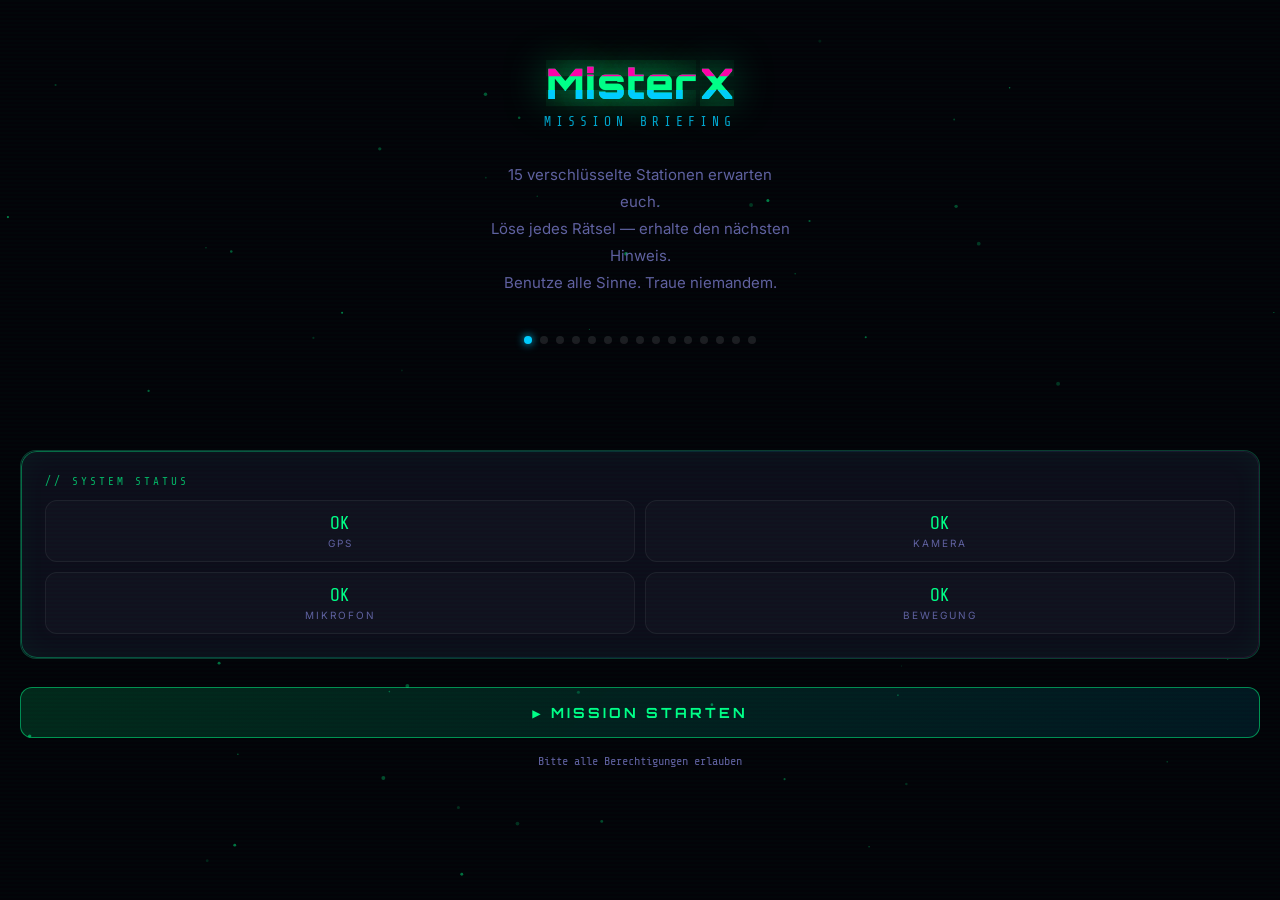
==== commit 16819ce7: "Rename index(2).html to index.html" ====
--- a/index.html
+++ b/index.html
@@ -1050,7 +1050,7 @@
     title: "Philipp",
     category: "// STATION 11 — Philipp",
     theme: "theme-orange",
-    riddle: "Die Diffferanz von Philipp hier geschrieben subtrahiert und ihr werdet siegen.",
+    riddle: "Die Diffferanz von Philipüp hier geschrieben subtrahiert und ihr werdet siegen.",
     answer: -40,
     hint: "Das Leben ist gut doch nicht alles positiv.",
     clue: "Geht nun zum Ort reich an Wissen und Seiten doch nur zu Fuß man kann mich erreichen.",
@@ -1083,7 +1083,7 @@
     riddle: "Der Code hier benutzt ist die Zahl der Stadtferien mal die Anzahl der Teamer eurer Gruppe. ",
     answer: "200",
     hint: "Wir haben ein Jubiläum",
-    clue: "FAST GESCHAFFT!",
+    clue: "FAST GESCHAFFT! Die finale Station wartet am STARTPUNKT. Genau dort, wo ihr heute losgegangen seid.",
     category_icon: "🔑"
   },
   {
@@ -1098,10 +1098,10 @@
   }
 ];
 
-// ===================== ZEIT-SPRUNG (Ausrufezeichen-Trigger) =====================
-// Wenn der "clue"-Text einer Station ein "!" enthält, wird automatisch diese
-// Nachricht angezeigt und das Team direkt zu Station 13 (Index 12) weitergeschickt,
-// dazwischenliegende Stationen werden übersprungen.
+// ===================== ZEIT-SPRUNG ("!" als Antwort) =====================
+// Tippt ein Team "!" ins Antwortfeld ein (egal an welcher Station), gilt das
+// Rätsel als gelöst. Es erscheint der Clue von Station 12 und es geht direkt
+// zu Station 13 (Index 12) weiter – dazwischenliegende Stationen werden übersprungen.
 const TIME_SKIP_TARGET_INDEX = 12; // Station 13
 const TIME_SKIP_MESSAGE = "Du näherst dich dem Ziel. Doch nun fast alle Zeit verronnen geht dahin, wo alles begonnen.";
 let pendingTimeSkip = false;
@@ -1295,7 +1295,16 @@
 // ===================== CHECK ANSWER =====================
 function checkAnswer() {
   const s = STATIONS[currentStation];
-  const input = document.getElementById('answerInput').value.trim().toUpperCase();
+  const rawInput = document.getElementById('answerInput').value.trim();
+  const input = rawInput.toUpperCase();
+
+  // Sonderfall: Tippt jemand "!" ein, gilt das Rätsel als gelöst,
+  // es kommt der Clue von Station 12 und es geht direkt zu Station 13.
+  if (rawInput.includes('!')) {
+    pendingTimeSkip = true;
+    showSuccess();
+    return;
+  }
 
   let correct = false;
 if (s.dynamic && s.dynamicCalc) {
@@ -1314,6 +1323,7 @@
 }
 
   if(correct) {
+    pendingTimeSkip = false;
     showSuccess();
   } else {
     attempts++;
@@ -1344,12 +1354,11 @@
 function showSuccess() {
   const s = STATIONS[currentStation];
 
-  // Ausrufezeichen im Clue-Text = Zeit-Trigger: Sondernachricht + Sprung zu Station 13
-  pendingTimeSkip = currentStation < TIME_SKIP_TARGET_INDEX && s.clue.includes('!');
-
   document.getElementById('clueText').textContent = pendingTimeSkip ? TIME_SKIP_MESSAGE : s.clue;
 
-  if(currentStation === 14) {
+  if(pendingTimeSkip) {
+    document.getElementById('successTitle').textContent = '⏩ ZEIT-SPRUNG AKTIVIERT!';
+  } else if(currentStation === 14) {
     document.getElementById('successTitle').textContent = '🎉 MISSION COMPLETE!';
   } else {
     document.getElementById('successTitle').textContent = 'STATION ' + (currentStation+1) + ' GELÖST!';
@@ -1365,7 +1374,8 @@
   document.getElementById('successOverlay').className = 'success-overlay';
 
   if(pendingTimeSkip) {
-    currentStation = TIME_SKIP_TARGET_INDEX;
+    // Springt zu Station 13 – oder, falls man dort schon vorbei ist, einfach weiter zur nächsten Station
+    currentStation = Math.max(currentStation + 1, TIME_SKIP_TARGET_INDEX);
   } else {
     currentStation++;
   }
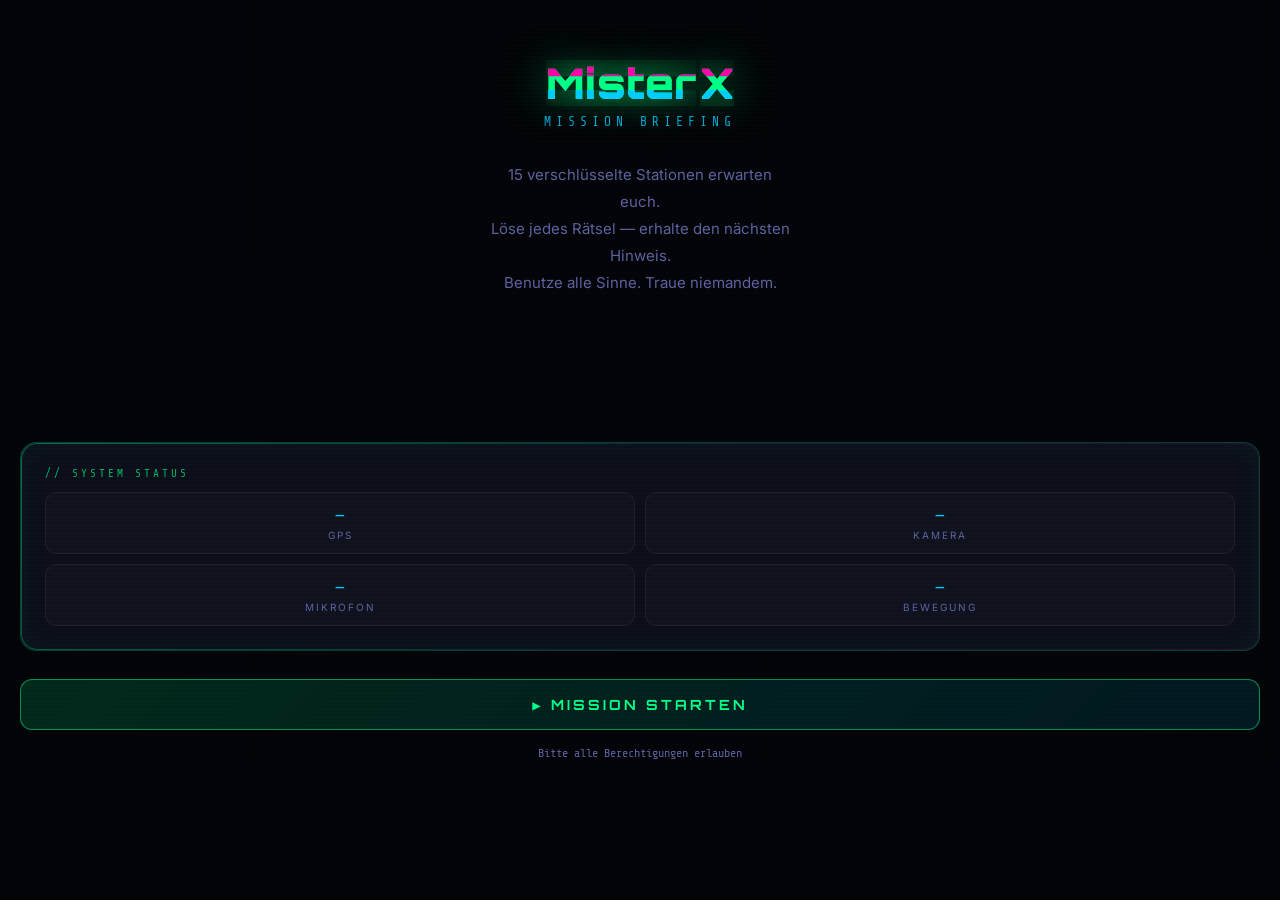
==== commit e6899f93: "Update index.html" ====
--- a/index.html
+++ b/index.html
@@ -944,85 +944,85 @@
 const STATIONS = [
   {
   title: "INITIALISIERUNG",
-  category: "// STATION 01 — Entfernung",
+  category: "// STATION 01 — Das firmament",
   theme: "theme-green",
-  riddle: "Wir beginnen, wo alles anfängt, die Marienkirche. Die erste Lösung ist die Entfernung der Kirchen in Metern ohne die Kurve, von Tür zur Tür.",
+  riddle: "Wir beginnen, wo alles anfäng im Gottesdient. Die erste Lösung ist die Anzahl der Lampen in der Kirchen die an der decke sind.",
   answer: 200,
   tolerance: 30,
-  hint: "Nutzt den Zollstock ihr werdet ihn wenige als 120 mal nutzen müssen.",
+  hint: "Zählt nur die, die an der Decke sind.",
   clue: "Die nächste Aufgabe findet im Garten der Kirche.",
-  category_icon: "🧭"
+  category_icon: "💡"
 },
   {
     title: "Garten",
-    category: "// STATION 02 — Der Baum",
+    category: "// STATION 02 — Der Heilige",
     theme: "theme-cyan",
-    riddle: "Sucht den Liebesbaum, die Antwort ist die lateinische Bezeichnung dieser Pflanze.",
-    answer: "Cercis Siliquastrum",
-    hint: "Schaut hinter den Bänken.",
-    clue: "50.20527° N, 9.19165° E",
-    category_icon: "🌳"
+    riddle: "Um nun hier im Garten die nächste Station zu finden sagt nun erst wer ist der Heilige der euch beschützt.",
+    answer: "Tarzisius",
+    hint: "Ihr seid Ministranten...",
+    clue: "Bleibet hier nur stehen.,
+    category_icon: "👼"
   },
   {
-    title: "Kapelle",
+    title: "Zahl",
     category: "// STATION 03 — Suche",
     theme: "theme-pink",
-    riddle: "An dieser Stelle findet im Nu, drei Dosen die sind zu, gebt den Inhalt der Größe nach ein, das Rätsel ist nicht gemein.",
-    answer: 965032,
-    hint: "Alle Gebüsche und Steine sind Scheinheilige... ",
-    clue: "Als nächstes geht es nun weiter zum Seil zum Blockhaus geht es daran vorbei.",
-    category_icon: "⛪️"
+    riddle: "Hier angekommen un das Rätsel schon gelöst sucht nur der schwarzen Dose in ihr findet ihr eine Zahl sie ist die Lösung. Versteckt die Dose ruhig neu aber die anderen sollen sie auch finden können",
+    answer: 68,
+    hint: "Sucht unter Busch und hinter Stein ",
+    clue: "Als nächstes geht es nun zum Stein wie eine Schüssel wo Wasser sich eigentlich sammelt doch nun ist nur Erde.",
+    category_icon: "🔢"
   },
   {
-    title: "Physik",
-    category: "// STATION 04 — Seil",
+    title: "Haus",
+    category: "// STATION 04 — Name",
     theme: "theme-orange",
-    riddle: "Das seil vom Baume pendelt wie weit es auf Wege wendet.(m)",
-    answer: 2,
-    hint: "Nutzt das Metermaß...",
-    clue: "Geht nun weiter hoch hinaus bis zur Doppel-Bank dort macht ne Paus.",
-    category_icon: "🪢"
+    riddle: "Am stein zehn schritt nach osten gegangen und norden gedreht ein Haus mit welchem Namen dort steht?",
+    answer: "Pfarrhaus",
+    hint: "Einst war der Pfarrer hier.",
+    clue: "Nun geht wieder zum Anfangin die Kirche rein.",
+    category_icon: "🏡"
   },
   {
-    title: "Die Bank",
-    category: "// STATION 05 — Zeitreise",
+    title: "Der Altarraum",
+    category: "// STATION 05 — Der Dienst",
     theme: "theme-purple",
-    riddle: "Vier Jahre seid ihr alle dabei was war das Thema denn vor zwei.",
-    answer: "Josef",
-    hint: "Das Thema war dir Kirche gewidmet so wie sein Leben den Schafen.",
-    clue: "Gehet nun nach Rechts zur Aussicht hin dort ein Schild findet geschwin",
+    riddle: "Hinter dem Altar da an der Wand stehen meist Menschen mit Gewand da hinter sind Ösen doch was dollen sie halten.",
+    answer: "Fahnen",
+    hint: "Groß und Schwer ein Stab und ein Tuch.",
+    clue: "Als nächstes nun weiß ich nicht wo ihr müsst hin, doch geht zum nächsten Rätsel ihr werdet es finden. ",
+    category_icon: "🧱"
+  },
+  {
+    title: "Fahrt",
+    category: "// STATION 06 — Taizé",
+    theme: "theme-yellow",
+    riddle: "die Lösung nun wann geht es nach Taizé.(dd.mm.yyyy)",
+    answer: (04.10.2026),
+    hint: "Sucht nach einem Flyer.",
+    clue: "Nun wieder geht es nun in die Kirche zurück.",
+    category_icon: "🚌"
+  },
+  {
+    title: "Bank",
+    category: "// STATION 07 — Sitzen",
+    theme: "theme-teal",
+    riddle: "Hier nun alle sitzen zählt die Bänke die es gibt.",
+    answer: "Minze",
+    hint: "Auch neben dem Pfarrer sind zwei",
+    clue: "Die Bänke nun gezählt geht zum Parkplatz des Pfarrers.",
     category_icon: "🪑"
   },
   {
-    title: "OPTIK",
-    category: "// STATION 06 — Turm",
-    theme: "theme-yellow",
-    riddle: "Schaut und zählt genau die Spitzen aller alten Bau.",
-    answer: 8,
-    hint: "Die Kirchen zählen auch...",
-    clue: "Geht nun zum Garten eines Gartens.",
-    category_icon: "🗼"
-  },
-  {
-    title: "GEOMETRIE",
-    category: "// STATION 07 — Spirale",
-    theme: "theme-teal",
-    riddle: "Findet nun die Kräuter zum probieren nennt das vierte Kraut im Kreis?",
-    answer: "Minze",
-    hint: "Kaugummi mit Pfeffer",
-    clue: "Die Kräuter habt ihr nun gesehen geht dahin wo die Trnke entstehen.",
-    category_icon: "🌀"
-  },
-  {
-    title: "Turm",
-    category: "// STATION 08 — Zinnen",
+    title: "Parplatz",
+    category: "// STATION 08 — PLätze",
     theme: "theme-green",
-    riddle: "Der Hut getragen von Zähnen, wie viele müsst ihr Zählen.",
+    riddle: "Hier ihr nun steht docb wie viele Autos können hier stehen.",
     answer: 40,
     tolerance: 2,
     hint: "Nutzt die Mathematik",
     clue: "Zur selben Zeite wurde ich genutzt und diente dem Kaisers Schutz.",
-    category_icon: "🧙"
+    category_icon: "🚗"
   },
   {
     title: "Burg",
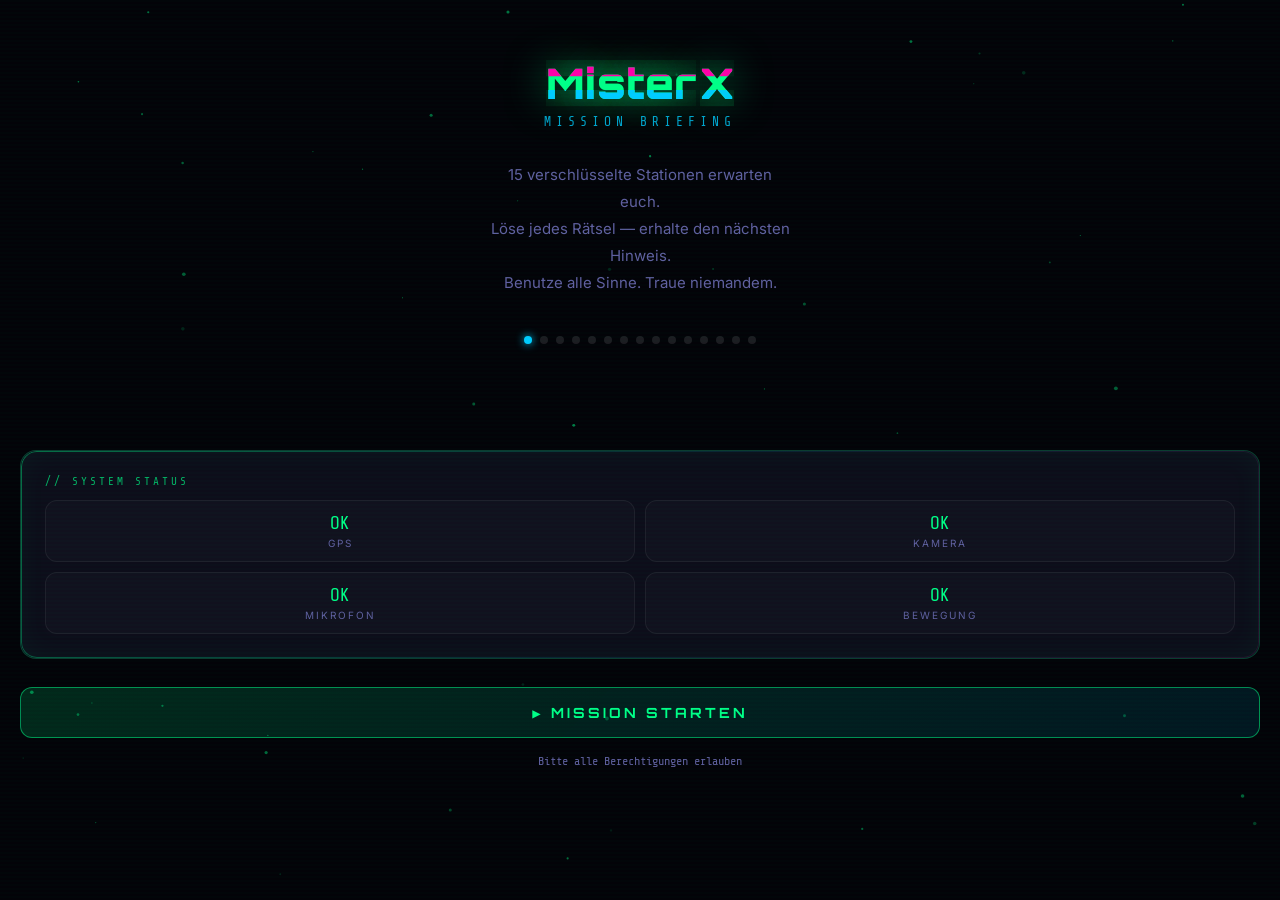
==== commit 79758bf2: "Update index.html" ====
--- a/index.html
+++ b/index.html
@@ -907,7 +907,7 @@
     <div class="intro-title" style="color:var(--neon2)">COMPLETE</div>
     <p style="margin:20px 0;font-size:15px;color:var(--muted);line-height:1.8">
       Ihr habt alle 15 Stationen gemeistert.<br>
-      Respekt, Agent.
+      Respekt, Ministrant.
     </p>
     <div class="station-card" style="margin:24px 0">
       <div class="riddle-number">// DEINE STATS</div>
@@ -946,9 +946,9 @@
   title: "INITIALISIERUNG",
   category: "// STATION 01 — Das firmament",
   theme: "theme-green",
-  riddle: "Wir beginnen, wo alles anfäng im Gottesdient. Die erste Lösung ist die Anzahl der Lampen in der Kirchen die an der decke sind.",
-  answer: 200,
-  tolerance: 30,
+  riddle: "Wir beginnen, wo alles anfängt im Gottesdient. Die erste Lösung ist die Anzahl der Lampen in der Kirchen die an der Decke sind.",
+  answer: 55,
+  tolerance: 5,
   hint: "Zählt nur die, die an der Decke sind.",
   clue: "Die nächste Aufgabe findet im Garten der Kirche.",
   category_icon: "💡"
@@ -957,19 +957,19 @@
     title: "Garten",
     category: "// STATION 02 — Der Heilige",
     theme: "theme-cyan",
-    riddle: "Um nun hier im Garten die nächste Station zu finden sagt nun erst wer ist der Heilige der euch beschützt.",
+    riddle: "Um nun hier im Garten die nächste Station zu finden sagt nun erst: Wer ist der Heilige der euch beschützt?",
     answer: "Tarzisius",
     hint: "Ihr seid Ministranten...",
-    clue: "Bleibet hier nur stehen.,
+    clue: "Bleibet hier nur stehen.",
     category_icon: "👼"
   },
   {
     title: "Zahl",
     category: "// STATION 03 — Suche",
     theme: "theme-pink",
-    riddle: "Hier angekommen un das Rätsel schon gelöst sucht nur der schwarzen Dose in ihr findet ihr eine Zahl sie ist die Lösung. Versteckt die Dose ruhig neu aber die anderen sollen sie auch finden können",
+    riddle: "Hier angekommen un das Rätsel schon gelöst sucht nun nach der schwarzen Dose in ihr findet ihr eine Zahl sie ist die Lösung. Versteckt die Dose ruhig neu aber die anderen sollen sie auch finden können",
     answer: 68,
-    hint: "Sucht unter Busch und hinter Stein ",
+    hint: "Sucht unter Busch und hinter Stein.",
     clue: "Als nächstes geht es nun zum Stein wie eine Schüssel wo Wasser sich eigentlich sammelt doch nun ist nur Erde.",
     category_icon: "🔢"
   },
@@ -977,17 +977,17 @@
     title: "Haus",
     category: "// STATION 04 — Name",
     theme: "theme-orange",
-    riddle: "Am stein zehn schritt nach osten gegangen und norden gedreht ein Haus mit welchem Namen dort steht?",
+    riddle: "Am stein zehn schritt nach Osten gegangen und nach Norden gedreht ein Haus mit welchem Namen dort steht?",
     answer: "Pfarrhaus",
     hint: "Einst war der Pfarrer hier.",
-    clue: "Nun geht wieder zum Anfangin die Kirche rein.",
+    clue: "Nun geht wieder zum Anfang in die Kirche rein.",
     category_icon: "🏡"
   },
   {
     title: "Der Altarraum",
     category: "// STATION 05 — Der Dienst",
     theme: "theme-purple",
-    riddle: "Hinter dem Altar da an der Wand stehen meist Menschen mit Gewand da hinter sind Ösen doch was dollen sie halten.",
+    riddle: "Hinter dem Altar da an der Wand stehen meist Menschen mit Gewand da dahinter sind Ösen doch was sollen sie halten.",
     answer: "Fahnen",
     hint: "Groß und Schwer ein Stab und ein Tuch.",
     clue: "Als nächstes nun weiß ich nicht wo ihr müsst hin, doch geht zum nächsten Rätsel ihr werdet es finden. ",
@@ -997,8 +997,8 @@
     title: "Fahrt",
     category: "// STATION 06 — Taizé",
     theme: "theme-yellow",
-    riddle: "die Lösung nun wann geht es nach Taizé.(dd.mm.yyyy)",
-    answer: (04.10.2026),
+    riddle: "Die Lösung: Wann geht es nach Taizé.(dd.mm.yyyy)",
+    answer: "04.10.2026",
     hint: "Sucht nach einem Flyer.",
     clue: "Nun wieder geht es nun in die Kirche zurück.",
     category_icon: "🚌"
@@ -1008,92 +1008,93 @@
     category: "// STATION 07 — Sitzen",
     theme: "theme-teal",
     riddle: "Hier nun alle sitzen zählt die Bänke die es gibt.",
-    answer: "Minze",
+    answer: 46,
+    tolerance: 2,
     hint: "Auch neben dem Pfarrer sind zwei",
     clue: "Die Bänke nun gezählt geht zum Parkplatz des Pfarrers.",
     category_icon: "🪑"
   },
   {
-    title: "Parplatz",
+    title: "Parkplatz",
     category: "// STATION 08 — PLätze",
     theme: "theme-green",
-    riddle: "Hier ihr nun steht docb wie viele Autos können hier stehen.",
-    answer: 40,
-    tolerance: 2,
+    riddle: "Hier ihr nun steht doch wie viele Autos können hier stehen.",
+    answer: 5,
     hint: "Nutzt die Mathematik",
-    clue: "Zur selben Zeite wurde ich genutzt und diente dem Kaisers Schutz.",
+    clue: "Zur selben Zeit werde ich genutzt und diene zur Vorbereitung für den Gottesdienst.",
     category_icon: "🚗"
   },
   {
-    title: "Burg",
-    category: "// STATION 09 — ORIENTIERUNG",
+    title: "Sakristei",
+    category: "// STATION 09 — Feuer",
     theme: "theme-blue",
-    riddle: "Wie viele Tiere könnt ihr sehen im Guss im Stein im Eisen sie bestehen.",
-    answer: 6,
-    tolerance: 1,
-    hint: "Sie werden geritten oder nicht im Kreis manche sieht man nicht",
-    clue: "Kommt nun zum Platz von Dienstag früh alle dort gestartet doch manche dann zu spät.",
+    riddle:"Manch einer liebt es ein andere hasst es ich brenne in dem Gefäß was sich hin und her bewegt.",
+    answer: "Weihrauch",
+    hint: "Zum Feuer gehört auch Rauch...",
+    clue: "Ein Raum wo sonst die Jugend spielt.",
     category_icon: "🏰",
   },
   {
-    title: "Parkplatz",
-    category: "// STATION 10 — Plätze",
+    title: "Jugendraum",
+    category: "// STATION 10 — Trophäe",
     theme: "theme-pink",
-    riddle: "An diesem Ort nun viele stehen und ihr alle Plätze müsst zählen.",
+    riddle: "Hier in diesem Flur Pokal an Pokal aber welcher ist  ",
     answer: 120,
     tolerance: 10,
     hint: "Nutzt die Mathematik",
-    clue: "Viele von euch dort eins gewesen für manche Flcuh für manche Segen...",
-    category_icon: "🚗"
+    clue: "Zum Philipp müsst hier gehen.",
+    category_icon: "🏆"
   },
   {
     title: "Philipp",
     category: "// STATION 11 — Philipp",
     theme: "theme-orange",
-    riddle: "Die Diffferanz von Philipüp hier geschrieben subtrahiert und ihr werdet siegen.",
-    answer: -40,
-    hint: "Das Leben ist gut doch nicht alles positiv.",
-    clue: "Geht nun zum Ort reich an Wissen und Seiten doch nur zu Fuß man kann mich erreichen.",
+    riddle: "Philipp müsst ihr nun fragen was sein Lieblingsessen sein mag.",
+    answer: "Burger",
+    hint: "Fragt Philipp Scheitza",
+    clue: "Geht nun ein weiteres mal zur Kirche rein.",
+    category_icon: "❓"
+  },
+  {
+    title: "Orgel",
+    category: "// STATION 12 — Pfeifen",
+    theme: "theme-purple",
+    riddle: "Setzt euch was ihr habt gezählt vorhin und zählt nun die Pfeifen geschwind...",
+    answer: 80,
+    tolerace: 20,
+    hint: "Es gibt nicht nur die erste Reihe...",
+    clue: "Du näherst dich dem Ziel. Doch nun fast alle Zeit v.",
+    category_icon: "🪈"
+  },
+  {
+    title: "Buch",
+    category: "// STATION 13 — Singen",
+    theme: "theme-red",
+    riddle: "Wir suchen nun eine Nummer und zwar die des Liedes -Fest soll mein Taufbund immer stehn-",
+    answer: 837,
+    hint: "Nutzt ein Buch",
+    clue: "Bald ist es vorbei doch hier ihr nun bleibt. ",
     category_icon: "📖"
   },
   {
-    title: "Bücher-Puzzle",
-    category: "// STATION 12 — Bibliothek",
-    theme: "theme-purple",
-    riddle: "Zum Feier immer nötig, manche davon betrunken manche nicht und dennoch immer wichtig. Findet nun davon den Code und doch nur Zahl eins ihr braucht.",
-    answer: 9,
-    hint: "Nicht nur Puzzle es hier gibt sondern auch Röhren mit Themen...",
-    clue: "Du näherst dich dem Ziel. Doch nun fast alle Zeit verronnen geht dahin, wo alles begonnen.",
-    category_icon: "🧩"
-  },
-  {
-    title: "Das letzte Tor",
-    category: "// STATION 13 — Die Tür",
-    theme: "theme-red",
-    riddle: "Findet nun die Tür mit X wenn das erreicht die Lösung X gleicht.",
-    answer: "X",
-    hint: "Suchet und findet",
-    clue: "Gehet dort hinauf um zu sehen wer eucht geschickt auf diesen Wegen.",
-    category_icon: "🚪"
-  },
-  {
-    title: "Rezept",
-    category: "// STATION 14 — KOMBINATION",
+    title: "Kirche",
+    category: "// STATION 14 — Kreuze",
     theme: "theme-cyan",
-    riddle: "Der Code hier benutzt ist die Zahl der Stadtferien mal die Anzahl der Teamer eurer Gruppe. ",
-    answer: "200",
-    hint: "Wir haben ein Jubiläum",
+    riddle: "Das Zeichen eures Glaubens wie oft ist es hier.",
+    answer: 12,
+    tolerance: 4,
+    hint: "In Stein und Holz und Eisen",
     clue: "FAST GESCHAFFT! Die finale Station wartet am STARTPUNKT. Genau dort, wo ihr heute losgegangen seid.",
-    category_icon: "🔑"
+    category_icon: "✝️"
   },
   {
     title: "FINALE",
     category: "// STATION 15 — MISSION COMPLETE",
     theme: "theme-yellow",
-    riddle: "Du hast es bis hierher geschafft. Die letzte Frage: Was steht nun die Lösung ist das was ihr alle macht.",
-    answer: "Stadtferien",
-    hint: "Wie besingen es in einerm Lied...",
-    clue: "🎉 MISSION COMPLETE! Du hast alle 15 Stationen gelöst! Herzlichen Glückwunsch, Agent!",
+    riddle: "Du hast es bis hierher geschafft. Die letzte Frage: Die Lösung ist das was ihr alle seid.",
+    answer: "Ministranten",
+    hint: "mit anderen seid ihr heute hier",
+    clue: "🎉 MISSION COMPLETE! Du hast alle 15 Stationen gelöst! Herzlichen Glückwunsch, Ministrant!",
     category_icon: "🏆"
   }
 ];
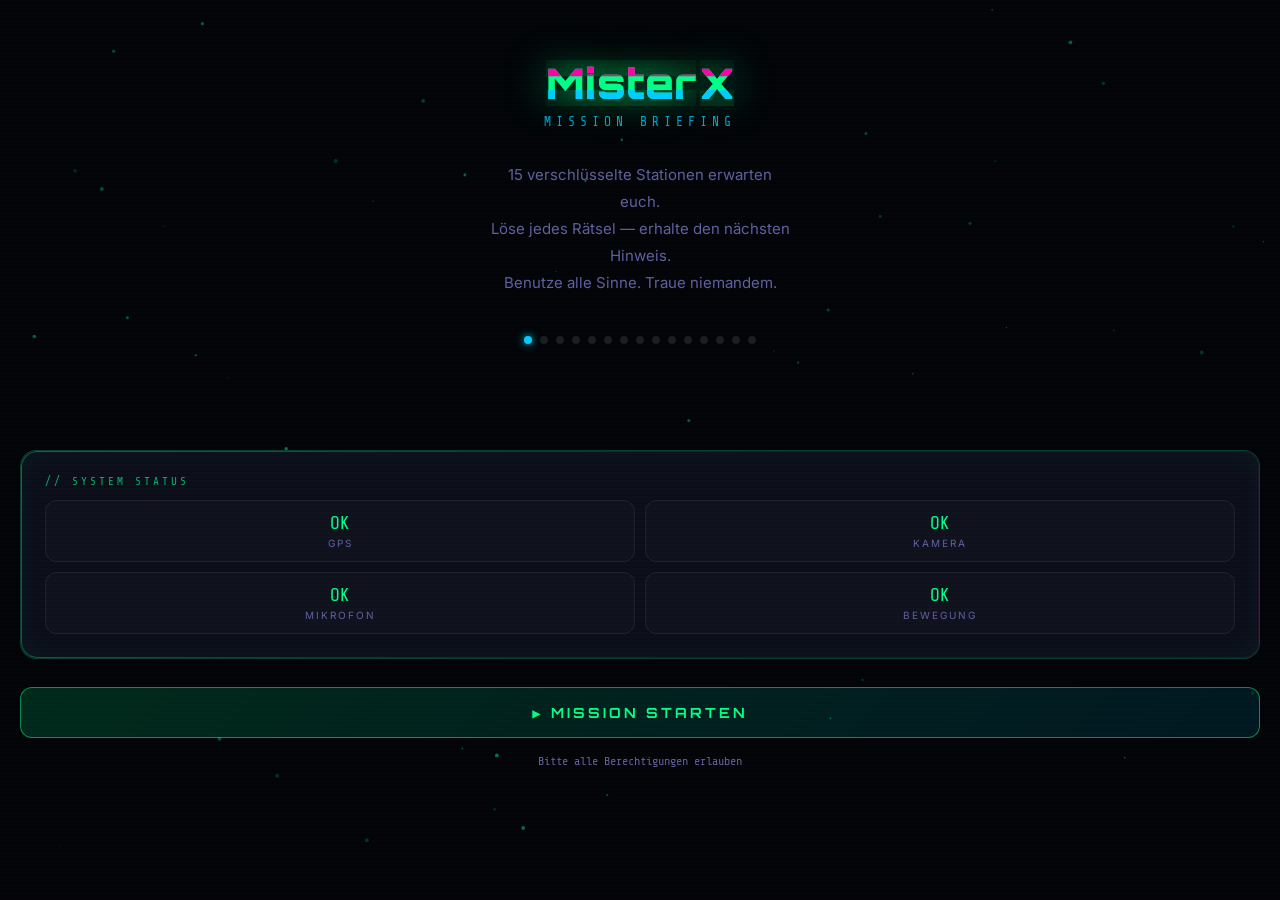
==== commit f3d09ee8: "Update index.html" ====
--- a/index.html
+++ b/index.html
@@ -1038,10 +1038,9 @@
     title: "Jugendraum",
     category: "// STATION 10 — Trophäe",
     theme: "theme-pink",
-    riddle: "Hier in diesem Flur Pokal an Pokal aber welcher ist  ",
-    answer: 120,
-    tolerance: 10,
-    hint: "Nutzt die Mathematik",
+    riddle: "Hier in diesem Flur Pokal an Pokal aber welcher ist der mit den Streifen das Datum ist die Lösung. (dd.mm.yyyy)  ",
+    answer: "08.06.1991",
+    hint: "Vor 25 Jahren es war...",
     clue: "Zum Philipp müsst hier gehen.",
     category_icon: "🏆"
   },
